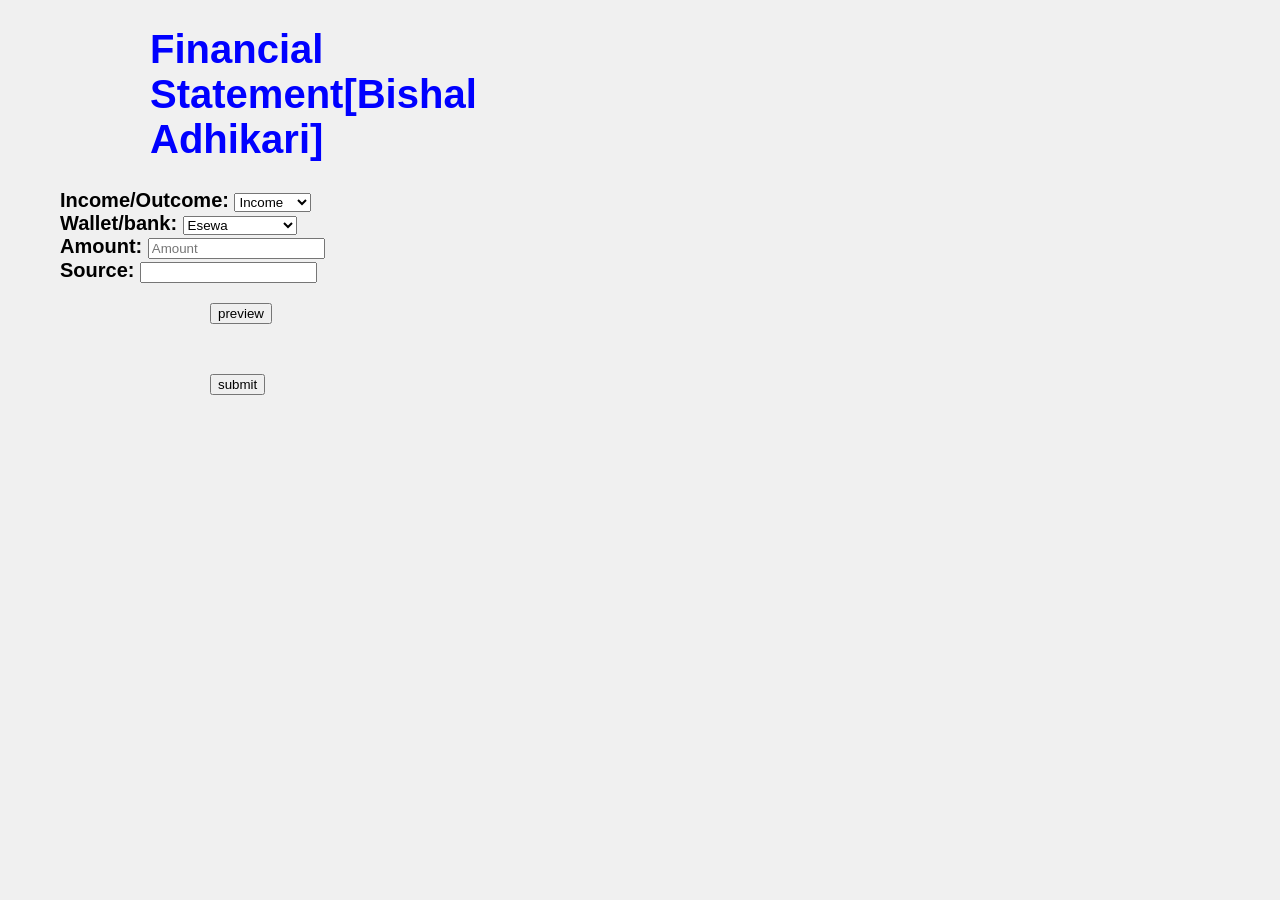
==== index.html @ cb8fc5b3 "Rename Index.html to index.html" ====
<!DOCTYPE html>
<html>
<head>
    <meta charset="utf-8">
    <meta name="viewport" content="width=device-width, initial-scale=1">
    <title>Financial Record</title>

    <link rel="icon" type="image/jpg" href="icon.jpg">
    <link rel="stylesheet" type="text/css" href="bishal.css">
   
</head>
<body>
        <div>
    <h1 id="date">Financial Statement[Bishal Adhikari]</h1>
       </div>
       
    <form id="financeform" method="Post">
            <label id="typeLabel"> Income/Outcome: 
                <select id="Type" size="1" >
                    <option value="Income"> Income </option> 
                    <option value="Outcome"> Outcome </option>
                </select>
            </label>
                <br>
            <label id="walletLabel"> Wallet/bank:
                         <select id="Wallet" size="1" maxlength="10" name="Wallet">
                         <option value="Esewa "> Esewa </option>
                         <option value="Khalti"> khalti</option>
                         <option value="Connectips"> Connectips</option>
                         <option value="Mobile Banking"> Mobile Banking</option>
                         <option value="Cash"> Cash</option>
                </select>   
            </label>
                <br>
          <div>  <label id="amountLabel"> Amount: 
             <input type="number" step="0.01" placeholder="Amount" id="Amount"> 
         </label> </div> 
        <div> <label id="sourceLabel"> Source:
             <input type="Text" name="Source" id="Source"> 
         </label> </div>
            <button type="button" id="previewBtn" >preview </button>
       <div id="previewbox">
        
       </div>
       <button type="submit" id="submitBtn"> submit</button>
    
     </form>  
    </div>
      <script src="bishal.js"></script>
</body>
</html>
---- bishal.css ----
body {
            background-color: #f0f0f0;
            width: 470px;
            height: 600px;
            margin-left: 20px;
            margin-right: 20px;

     } 

         h1 {
            color: blue;
            font-family: Arial;
            font-size: 40px;
            margin-left: 130px;
            width: 100%;
            height: 10%;

        } 

        form{
            font-family: sans-serif, Arial;;
            font-size: 20px;
            margin-left: 40px;
            justify-content: center;
            align-content: center;

        }
        label{
            font-family: sans-serif;
            font-size: 20px;
            font-weight: bold;
            gap: 40px;
            justify-content: center;
            align-content: center;

        }
        #previewBtn{
        
         margin-left: 150px;
         margin-top: 20px;
        }
        #previewbox{
          padding: 15px 20px;
            font-family: sans-serif;
            font-size: 20px;

        }
        #submitBtn{    
         margin-left: 150px;
         margin-top: 20px;
        }
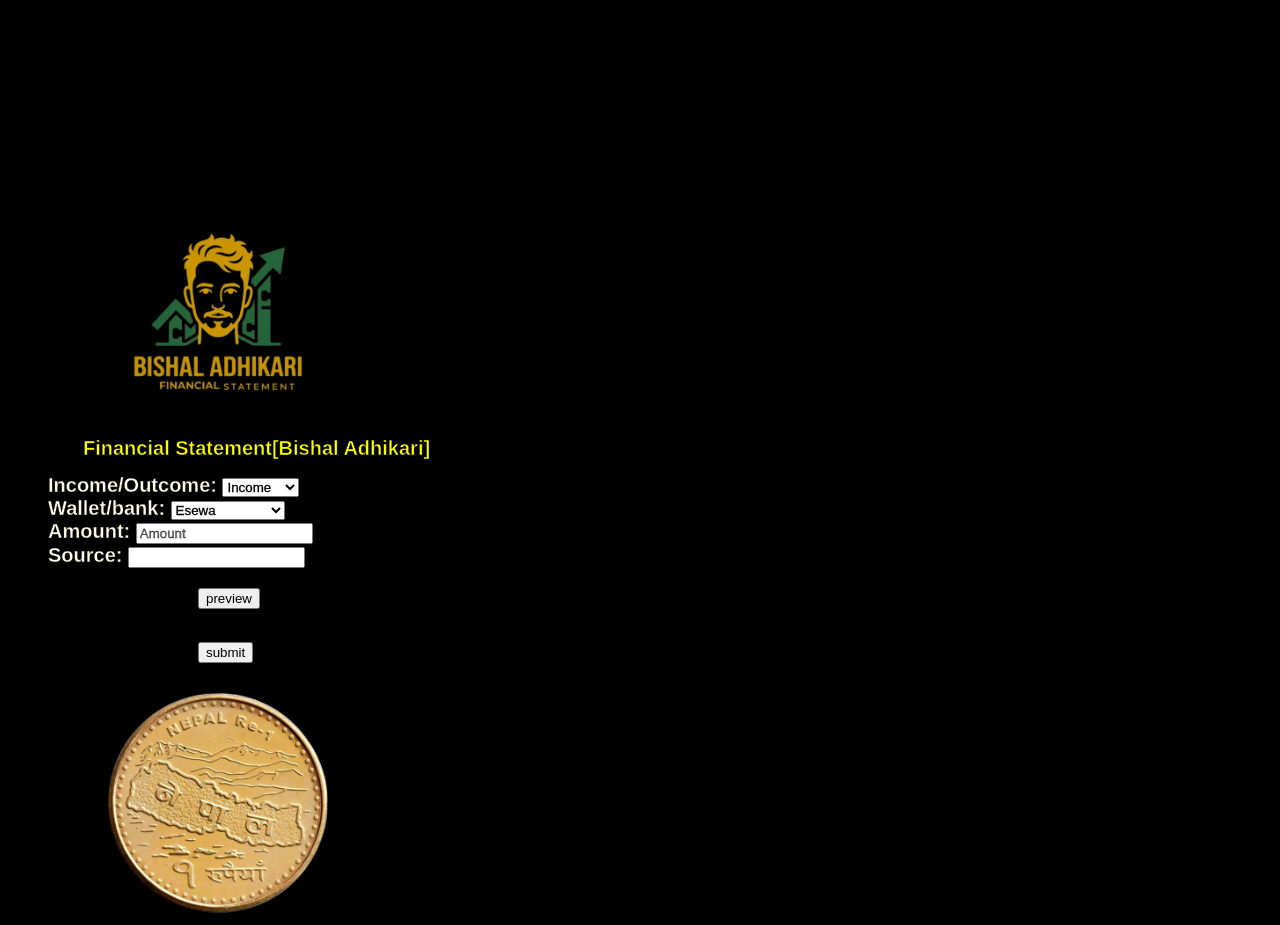
==== commit 131fb344: "Rename bishal.html to index.html" ====
--- a/index.html
+++ b/index.html
@@ -10,9 +10,13 @@
    
 </head>
 <body>
+    
+     <img src="tt.png" id="pic"> 
+
         <div>
     <h1 id="date">Financial Statement[Bishal Adhikari]</h1>
        </div>
+
        
     <form id="financeform" method="Post">
             <label id="typeLabel"> Income/Outcome: 
@@ -46,6 +50,8 @@
     
      </form>  
     </div>
+
+       <img src="coin.png" id="image" >
       <script src="bishal.js"></script>
 </body>
 </html>
--- a/bishal.css
+++ b/bishal.css
@@ -1,18 +1,19 @@
-
-   body {
-            background-color: #f0f0f0;
-            width: 470px;
-            height: 600px;
-            margin-left: 20px;
-            margin-right: 20px;
-
-     } 
+body {
+    background:black;
+    margin-top: 200px;
+}
+    #pic{
+        width: 220px;
+        height: 220px;
+        margin-left: 100px;
+    }
 
          h1 {
-            color: blue;
+            color: yellow;
             font-family: Arial;
-            font-size: 40px;
-            margin-left: 130px;
+            font-size: 20px;
+             -webkit-text-stroke: 0.5px black;
+            margin-left: 75px;
             width: 100%;
             height: 10%;
 
@@ -28,6 +29,8 @@
         }
         label{
             font-family: sans-serif;
+            color: #fffde7;
+            -webkit-text-stroke: 0.3px black;
             font-size: 20px;
             font-weight: bold;
             gap: 40px;
@@ -44,9 +47,17 @@
           padding: 15px 20px;
             font-family: sans-serif;
             font-size: 20px;
+            color: white;
 
         }
         #submitBtn{    
          margin-left: 150px;
-         margin-top: 20px;
-        }+         margin-top: 0px;
+         margin-bottom: 20px;
+        }
+       #image{
+        width: 220px;
+        height: 220px;
+        margin-left: 100px;
+        margin-top: 10px;
+       }
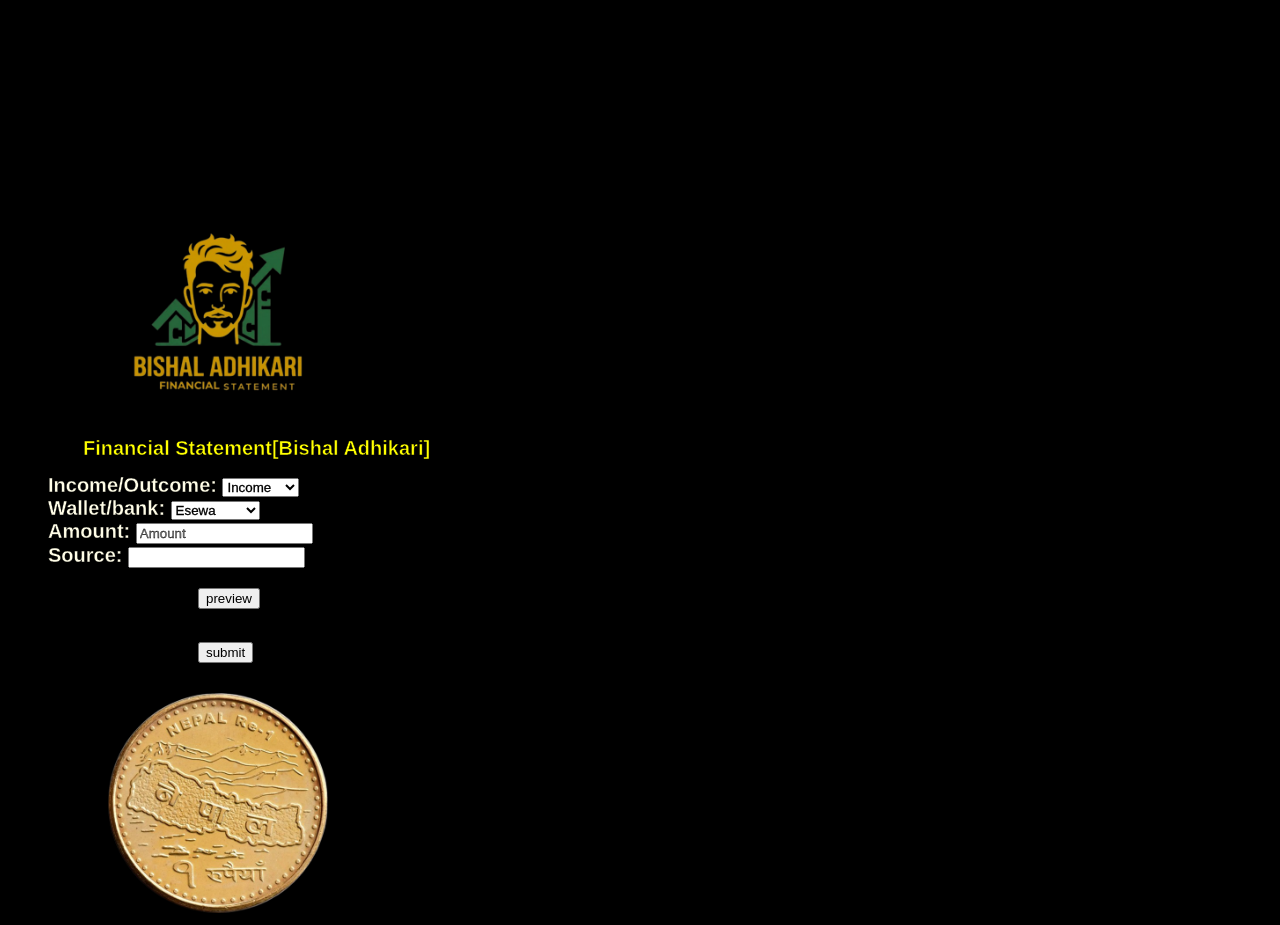
==== commit 2022fb1d: "Update index.html" ====
--- a/index.html
+++ b/index.html
@@ -28,10 +28,10 @@
                 <br>
             <label id="walletLabel"> Wallet/bank:
                          <select id="Wallet" size="1" maxlength="10" name="Wallet">
-                         <option value="Esewa "> Esewa </option>
+                         <option value="Esewa"> Esewa</option>
                          <option value="Khalti"> khalti</option>
                          <option value="Connectips"> Connectips</option>
-                         <option value="Mobile Banking"> Mobile Banking</option>
+                         <option value="Bank"> Bank</option>
                          <option value="Cash"> Cash</option>
                 </select>   
             </label>
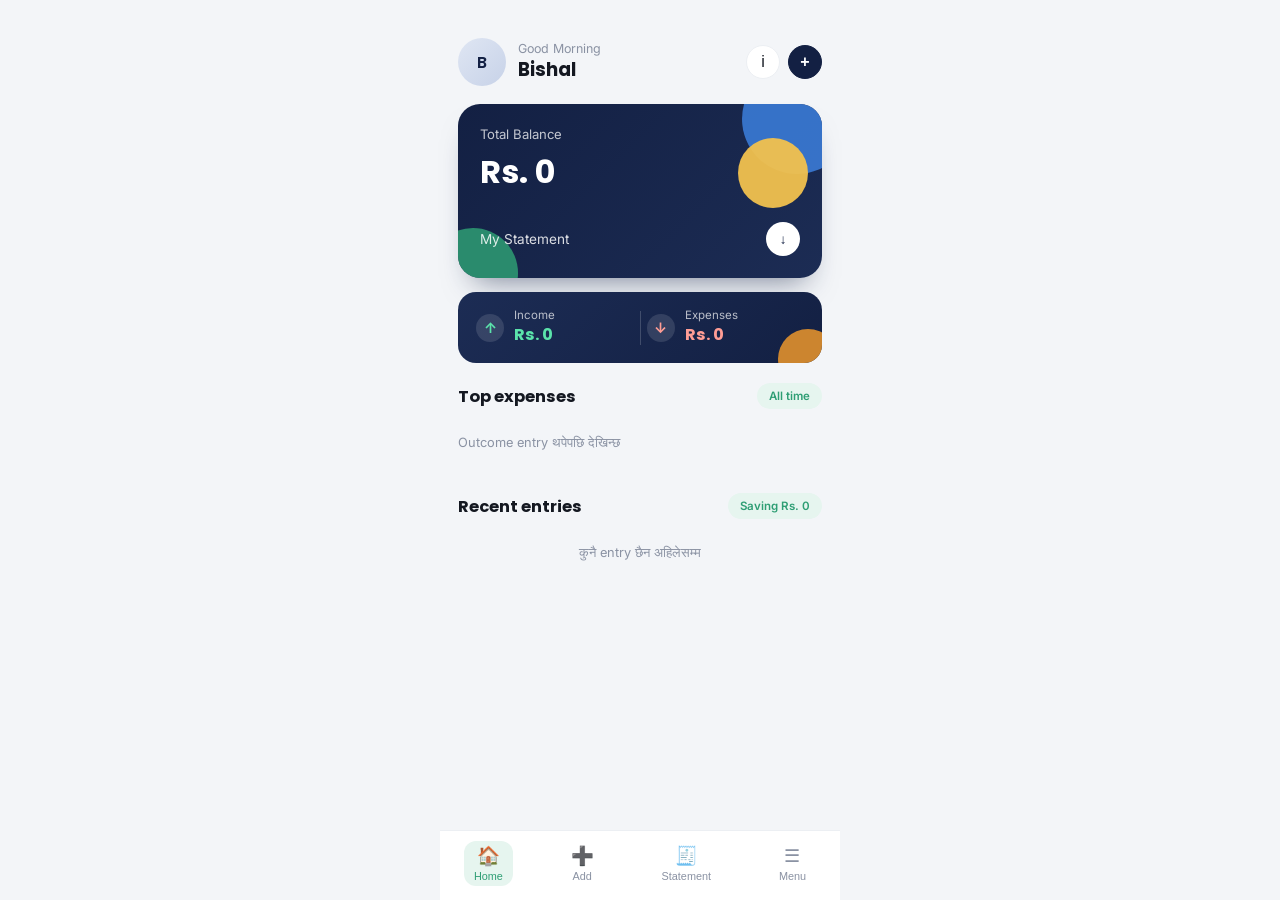
==== commit d6364f1e: "Add files via upload" ====
--- a/index.html
+++ b/index.html
@@ -1,57 +1,173 @@
 <!DOCTYPE html>
-<html>
+<html lang="en">
 <head>
-    <meta charset="utf-8">
-    <meta name="viewport" content="width=device-width, initial-scale=1">
-    <title>Financial Record</title>
-
-    <link rel="icon" type="image/jpg" href="icon.jpg">
-    <link rel="stylesheet" type="text/css" href="bishal.css">
-   
+  <meta charset="UTF-8">
+  <meta name="viewport" content="width=device-width, initial-scale=1.0">
+  <title>Bishal Adhikari — Financial Statement</title>
+  <link rel="icon" type="image/jpg" href="icon.jpg">
+  <link rel="preconnect" href="https://fonts.googleapis.com">
+  <link href="https://fonts.googleapis.com/css2?family=Poppins:wght@500;600;700&family=Inter:wght@400;500;600&display=swap" rel="stylesheet">
+  <link rel="stylesheet" href="bishal.css">
 </head>
 <body>
-    
-     <img src="tt.png" id="pic"> 
 
-        <div>
-    <h1 id="date">Financial Statement[Bishal Adhikari]</h1>
-       </div>
-
-       
-    <form id="financeform" method="Post">
-            <label id="typeLabel"> Income/Outcome: 
-                <select id="Type" size="1" >
-                    <option value="Income"> Income </option> 
-                    <option value="Outcome"> Outcome </option>
-                </select>
-            </label>
-                <br>
-            <label id="walletLabel"> Wallet/bank:
-                         <select id="Wallet" size="1" maxlength="10" name="Wallet">
-                         <option value="Esewa"> Esewa</option>
-                         <option value="Khalti"> khalti</option>
-                         <option value="Connectips"> Connectips</option>
-                         <option value="Bank"> Bank</option>
-                         <option value="Cash"> Cash</option>
-                </select>   
-            </label>
-                <br>
-          <div>  <label id="amountLabel"> Amount: 
-             <input type="number" step="0.01" placeholder="Amount" id="Amount"> 
-         </label> </div> 
-        <div> <label id="sourceLabel"> Source:
-             <input type="Text" name="Source" id="Source"> 
-         </label> </div>
-            <button type="button" id="previewBtn" >preview </button>
-       <div id="previewbox">
-        
-       </div>
-       <button type="submit" id="submitBtn"> submit</button>
-    
-     </form>  
+  <div class="app">
+    <div class="header">
+      <div class="avatar">B</div>
+      <div class="greet">
+        <div class="greet-sub" id="greetTime">Good Morning</div>
+        <div class="greet-name">Bishal</div>
+      </div>
+      <div class="header-icons">
+        <button class="icon-btn" id="infoBtn" title="Statement info">i</button>
+        <button class="icon-btn" id="addBtn" title="Add entry">+</button>
+      </div>
     </div>
 
-       <img src="coin.png" id="image" >
-      <script src="bishal.js"></script>
+    <div class="balance-card">
+      <div class="blob blob-blue"></div>
+      <div class="blob blob-yellow"></div>
+      <div class="blob blob-teal"></div>
+      <div class="balance-label">Total Balance</div>
+      <div class="balance-amt" id="balanceAmt">Rs. 0</div>
+      <div class="balance-foot">
+        <span>My Statement</span>
+        <button class="round-btn" id="downBtn">↓</button>
+      </div>
+    </div>
+
+    <div class="split-card">
+      <div class="blob blob-orange-sm"></div>
+      <div class="split-item">
+        <span class="split-arrow up">↑</span>
+        <div>
+          <div class="split-label">Income</div>
+          <div class="split-val income" id="sumIncome">Rs. 0</div>
+        </div>
+      </div>
+      <div class="split-divider"></div>
+      <div class="split-item">
+        <span class="split-arrow down">↓</span>
+        <div>
+          <div class="split-label">Expenses</div>
+          <div class="split-val outcome" id="sumOutcome">Rs. 0</div>
+        </div>
+      </div>
+    </div>
+
+    <div class="section-head">
+      <h2>Top expenses</h2>
+      <span class="pill">All time</span>
+    </div>
+    <div class="expense-scroll" id="expenseScroll">
+      <div class="empty-note">Outcome entry थपेपछि देखिन्छ</div>
+    </div>
+
+    <div class="section-head">
+      <h2>Recent entries</h2>
+      <span class="pill" id="savingPill">Saving Rs. 0</span>
+    </div>
+    <div class="entry-list" id="historyList">
+      <div class="empty-note">कुनै entry छैन अहिलेसम्म</div>
+    </div>
+  </div>
+
+  <div class="bottom-nav">
+    <button class="nav-item active" data-tab="home"><span class="nav-ic">🏠</span>Home</button>
+    <button class="nav-item" data-tab="add"><span class="nav-ic">➕</span>Add</button>
+    <button class="nav-item" data-tab="statement"><span class="nav-ic">🧾</span>Statement</button>
+    <button class="nav-item" data-tab="menu"><span class="nav-ic">☰</span>Menu</button>
+  </div>
+
+  <div class="sheet-overlay" id="sheetOverlay"></div>
+  
+  <!-- Add Entry Sheet -->
+  <div class="sheet" id="addSheet">
+    <div class="sheet-handle"></div>
+    <h3>Add Entry</h3>
+
+    <div class="toggle-wrap">
+      <span class="toggle-label income active" id="lblIncome">Income</span>
+      <div class="switch" id="switchToggle">
+        <div class="knob" id="knob">↑</div>
+      </div>
+      <span class="toggle-label outcome" id="lblOutcome">Outcome</span>
+    </div>
+
+    <div class="field">
+      <label>Wallet / Bank</label>
+      <div class="custom-select" id="walletSelect">
+        <button type="button" class="select-trigger" id="walletTrigger">
+          <span class="opt-icon" id="walletIconDisplay"></span>
+          <span id="walletLabelDisplay">eSewa</span>
+          <span class="chev" id="walletChev"></span>
+        </button>
+        <ul class="select-options" id="walletOptionsList"></ul>
+      </div>
+    </div>
+
+    <div class="field">
+      <label>Date</label>
+      <input type="date" id="entryDate">
+    </div>
+
+    <div class="field">
+      <label>Amount</label>
+      <input type="number" id="amount" placeholder="Rs. 0.00" inputmode="decimal">
+    </div>
+
+    <div class="field">
+      <label>Source</label>
+      <input type="text" id="source" placeholder="e.g. Freelance, Grocery...">
+    </div>
+
+    <div class="btns">
+      <button class="act btn-preview" id="btnPreview" type="button">Preview</button>
+      <button class="act btn-submit" id="btnSubmit" type="button">Submit</button>
+    </div>
+
+    <div class="preview-box" id="previewBox"></div>
+  </div>
+
+  <!-- Statement Sheet -->
+  <div class="sheet" id="statementSheet">
+    <div class="sheet-handle"></div>
+    <h3>Date-wise Statement</h3>
+    <div id="statementList"><div class="empty-note">कुनै entry छैन अहिलेसम्म</div></div>
+  </div>
+
+  <!-- Goals Sheet -->
+  <div class="sheet" id="goalsSheet">
+    <div class="sheet-handle"></div>
+    <h3>Saving Goals</h3>
+    <div id="goalsList"><div class="empty-note">अहिलेसम्म कुनै goal छैन</div></div>
+
+    <div class="field">
+      <label>Goal type</label>
+      <div class="chip-row" id="goalTypeChips">
+        <button type="button" class="chip active" data-type="House">🏠 House</button>
+        <button type="button" class="chip" data-type="Marriage">💍 Marriage</button>
+        <button type="button" class="chip" data-type="Study">🎓 Study</button>
+        <button type="button" class="chip" data-type="Car">🚗 Car</button>
+        <button type="button" class="chip" data-type="Custom">✏️ Other</button>
+      </div>
+    </div>
+
+    <div class="field" id="goalCustomNameField" style="display:none">
+      <label>Goal name</label>
+      <input type="text" id="goalCustomName" placeholder="e.g. Bike, Laptop...">
+    </div>
+
+    <div class="field">
+      <label>Target amount</label>
+      <input type="number" id="goalTarget" placeholder="Rs. 0" inputmode="decimal">
+    </div>
+
+    <button class="act btn-preview" id="btnAddGoal" type="button">Create Goal</button>
+  </div>
+
+  <div class="toast" id="toast"><span class="dot"></span><span id="toastText"></span></div>
+
+  <script src="script.js"></script>
 </body>
-</html>
+</html>
--- a/bishal.css
+++ b/bishal.css
@@ -1,63 +1,986 @@
+:root {
+  --bg: #f3f5f8;
+  --navy: #132043;
+  --navy-2: #1c2c54;
+  --green: #2e9e74;
+  --green-soft: #e6f5ef;
+  --red: #e2574c;
+  --red-soft: #fdeceb;
+  --blue: #3a7bd5;
+  --orange: #e0912d;
+  --yellow: #f2c14e;
+  --text: #141821;
+  --text-dim: #8a92a3;
+  --card: #ffffff;
+  --border: #eceff3;
+}
+
+* {
+  box-sizing: border-box;
+}
+
+html, body {
+  margin: 0;
+}
+
 body {
-    background:black;
-    margin-top: 200px;
-}
-    #pic{
-        width: 220px;
-        height: 220px;
-        margin-left: 100px;
-    }
-
-         h1 {
-            color: yellow;
-            font-family: Arial;
-            font-size: 20px;
-             -webkit-text-stroke: 0.5px black;
-            margin-left: 75px;
-            width: 100%;
-            height: 10%;
-
-        } 
-
-        form{
-            font-family: sans-serif, Arial;;
-            font-size: 20px;
-            margin-left: 40px;
-            justify-content: center;
-            align-content: center;
-
-        }
-        label{
-            font-family: sans-serif;
-            color: #fffde7;
-            -webkit-text-stroke: 0.3px black;
-            font-size: 20px;
-            font-weight: bold;
-            gap: 40px;
-            justify-content: center;
-            align-content: center;
-
-        }
-        #previewBtn{
-        
-         margin-left: 150px;
-         margin-top: 20px;
-        }
-        #previewbox{
-          padding: 15px 20px;
-            font-family: sans-serif;
-            font-size: 20px;
-            color: white;
-
-        }
-        #submitBtn{    
-         margin-left: 150px;
-         margin-top: 0px;
-         margin-bottom: 20px;
-        }
-       #image{
-        width: 220px;
-        height: 220px;
-        margin-left: 100px;
-        margin-top: 10px;
-       }+  font-family: 'Inter', sans-serif;
+  background: var(--bg);
+  color: var(--text);
+  min-height: 100vh;
+  display: flex;
+  justify-content: center;
+  padding: 20px 0 0;
+}
+
+.app {
+  width: 100%;
+  max-width: 400px;
+  padding: 18px 18px 90px;
+  position: relative;
+}
+
+/* Header */
+.header {
+  display: flex;
+  align-items: center;
+  gap: 12px;
+  margin-bottom: 18px;
+  opacity: 0;
+  transform: translateY(-8px);
+  animation: fadeDown .5s ease forwards;
+}
+
+@keyframes fadeDown {
+  to {
+    opacity: 1;
+    transform: translateY(0);
+  }
+}
+
+.avatar {
+  width: 48px;
+  height: 48px;
+  border-radius: 50%;
+  background: linear-gradient(135deg, #dfe6f3, #c7d2e8);
+  display: flex;
+  align-items: center;
+  justify-content: center;
+  font-family: 'Poppins', sans-serif;
+  font-weight: 600;
+  color: var(--navy);
+  flex-shrink: 0;
+}
+
+.greet {
+  flex: 1;
+}
+
+.greet-sub {
+  font-size: 0.78rem;
+  color: var(--text-dim);
+}
+
+.greet-name {
+  font-family: 'Poppins', sans-serif;
+  font-size: 1.15rem;
+  font-weight: 700;
+}
+
+.header-icons {
+  display: flex;
+  gap: 8px;
+}
+
+.icon-btn {
+  width: 34px;
+  height: 34px;
+  border-radius: 50%;
+  border: 1px solid var(--border);
+  background: #fff;
+  display: flex;
+  align-items: center;
+  justify-content: center;
+  font-size: 1rem;
+  cursor: pointer;
+  color: var(--text);
+  transition: transform .15s ease, box-shadow .2s ease;
+}
+
+.icon-btn:active {
+  transform: scale(0.9);
+}
+
+#addBtn {
+  background: var(--navy);
+  color: #fff;
+  border-color: var(--navy);
+  font-weight: 700;
+}
+
+/* Balance Card */
+.balance-card {
+  position: relative;
+  overflow: hidden;
+  background: linear-gradient(135deg, var(--navy), var(--navy-2));
+  border-radius: 22px;
+  padding: 22px;
+  color: #fff;
+  margin-bottom: 14px;
+  box-shadow: 0 18px 30px -16px rgba(19, 32, 67, 0.55);
+  opacity: 0;
+  transform: translateY(14px);
+  animation: cardIn .55s cubic-bezier(.16, 1, .3, 1) .08s forwards;
+}
+
+@keyframes cardIn {
+  to {
+    opacity: 1;
+    transform: translateY(0);
+  }
+}
+
+.blob {
+  position: absolute;
+  border-radius: 50%;
+}
+
+.blob-blue {
+  width: 110px;
+  height: 110px;
+  background: #3a7bd5;
+  top: -40px;
+  right: -30px;
+  opacity: 0.9;
+}
+
+.blob-yellow {
+  width: 70px;
+  height: 70px;
+  background: var(--yellow);
+  top: 34px;
+  right: 14px;
+  opacity: 0.95;
+}
+
+.blob-teal {
+  width: 90px;
+  height: 90px;
+  background: var(--green);
+  bottom: -40px;
+  left: -30px;
+  opacity: 0.85;
+}
+
+.balance-label {
+  font-size: 0.82rem;
+  color: rgba(255, 255, 255, 0.75);
+  position: relative;
+  z-index: 1;
+}
+
+.balance-amt {
+  font-family: 'Poppins', sans-serif;
+  font-weight: 700;
+  font-size: 2rem;
+  margin: 6px 0 26px;
+  position: relative;
+  z-index: 1;
+}
+
+.balance-foot {
+  display: flex;
+  justify-content: space-between;
+  align-items: center;
+  position: relative;
+  z-index: 1;
+}
+
+.balance-foot span {
+  font-size: 0.85rem;
+  color: rgba(255, 255, 255, 0.85);
+}
+
+.round-btn {
+  width: 34px;
+  height: 34px;
+  border-radius: 50%;
+  background: #fff;
+  border: none;
+  color: var(--navy);
+  display: flex;
+  align-items: center;
+  justify-content: center;
+  cursor: pointer;
+  font-weight: 700;
+}
+
+/* Split Card */
+.split-card {
+  position: relative;
+  overflow: hidden;
+  background: linear-gradient(135deg, var(--navy-2), var(--navy));
+  border-radius: 18px;
+  padding: 16px 18px;
+  display: flex;
+  align-items: center;
+  margin-bottom: 20px;
+  color: #fff;
+  opacity: 0;
+  transform: translateY(14px);
+  animation: cardIn .55s cubic-bezier(.16, 1, .3, 1) .16s forwards;
+}
+
+.blob-orange-sm {
+  width: 60px;
+  height: 60px;
+  background: var(--orange);
+  bottom: -26px;
+  right: -16px;
+  opacity: 0.9;
+}
+
+.split-item {
+  flex: 1;
+  display: flex;
+  align-items: center;
+  gap: 10px;
+  position: relative;
+  z-index: 1;
+}
+
+.split-arrow {
+  width: 28px;
+  height: 28px;
+  border-radius: 50%;
+  display: flex;
+  align-items: center;
+  justify-content: center;
+  font-weight: 700;
+  font-size: 0.9rem;
+  background: rgba(255, 255, 255, 0.12);
+}
+
+.split-arrow.up {
+  color: #5be3ab;
+}
+
+.split-arrow.down {
+  color: #ff9d95;
+}
+
+.split-label {
+  font-size: 0.72rem;
+  color: rgba(255, 255, 255, 0.7);
+}
+
+.split-val {
+  font-family: 'Poppins', sans-serif;
+  font-weight: 700;
+  font-size: 1.02rem;
+}
+
+.split-val.income {
+  color: #5be3ab;
+}
+
+.split-val.outcome {
+  color: #ff9d95;
+}
+
+.split-divider {
+  width: 1px;
+  height: 34px;
+  background: rgba(255, 255, 255, 0.18);
+  margin: 0 6px;
+}
+
+/* Section Head */
+.section-head {
+  display: flex;
+  justify-content: space-between;
+  align-items: center;
+  margin: 6px 0 12px;
+}
+
+.section-head h2 {
+  font-family: 'Poppins', sans-serif;
+  font-size: 1.02rem;
+  margin: 0;
+}
+
+.pill {
+  background: var(--green-soft);
+  color: var(--green);
+  font-size: 0.72rem;
+  font-weight: 600;
+  padding: 6px 12px;
+  border-radius: 20px;
+}
+
+/* Expense Scroll Cards */
+.expense-scroll {
+  display: flex;
+  gap: 10px;
+  overflow-x: auto;
+  padding-bottom: 6px;
+  margin-bottom: 22px;
+  scrollbar-width: none;
+}
+
+.expense-scroll::-webkit-scrollbar {
+  display: none;
+}
+
+.exp-card {
+  flex: 0 0 118px;
+  height: 130px;
+  border-radius: 16px;
+  padding: 12px;
+  display: flex;
+  flex-direction: column;
+  justify-content: space-between;
+  color: #fff;
+  animation: slideIn .4s cubic-bezier(.16, 1, .3, 1);
+}
+
+@keyframes slideIn {
+  from {
+    opacity: 0;
+    transform: translateX(14px);
+  }
+  to {
+    opacity: 1;
+    transform: translateX(0);
+  }
+}
+
+.exp-badge {
+  width: 26px;
+  height: 26px;
+  border-radius: 50%;
+  background: rgba(255, 255, 255, 0.35);
+  display: flex;
+  align-items: center;
+  justify-content: center;
+  font-size: 0.75rem;
+  font-weight: 700;
+}
+
+.exp-name {
+  font-size: 0.82rem;
+  opacity: 0.9;
+}
+
+.exp-amt {
+  font-family: 'Poppins', sans-serif;
+  font-weight: 700;
+  font-size: 1.05rem;
+}
+
+/* Entry List Layout */
+.entry-list {
+  margin-bottom: 10px;
+}
+
+.entry-row {
+  background: var(--card);
+  border: 1px solid var(--border);
+  border-radius: 14px;
+  padding: 12px 14px;
+  margin-bottom: 10px;
+  animation: slideUp .4s cubic-bezier(.16, 1, .3, 1);
+}
+
+@keyframes slideUp {
+  from {
+    opacity: 0;
+    transform: translateY(8px);
+  }
+  to {
+    opacity: 1;
+    transform: translateY(0);
+  }
+}
+
+.entry-top {
+  display: flex;
+  justify-content: space-between;
+  align-items: center;
+  margin-bottom: 6px;
+}
+
+.entry-name {
+  font-size: 0.9rem;
+  font-weight: 600;
+}
+
+.entry-amt {
+  font-family: 'Poppins', sans-serif;
+  font-weight: 700;
+  font-size: 0.92rem;
+}
+
+.entry-amt.income {
+  color: var(--green);
+}
+
+.entry-amt.outcome {
+  color: var(--red);
+}
+
+.entry-sub {
+  font-size: 0.72rem;
+  color: var(--text-dim);
+  margin-bottom: 8px;
+}
+
+.bar-track {
+  width: 100%;
+  height: 6px;
+  border-radius: 6px;
+  background: #eef1f5;
+  overflow: hidden;
+}
+
+.bar-fill {
+  height: 100%;
+  border-radius: 6px;
+  transition: width .6s cubic-bezier(.16, 1, .3, 1);
+}
+
+.bar-fill.income {
+  background: var(--green);
+}
+
+.bar-fill.outcome {
+  background: var(--red);
+}
+
+.empty-note {
+  font-size: 0.8rem;
+  color: var(--text-dim);
+  text-align: center;
+  padding: 14px 0;
+}
+
+/* Bottom Nav */
+.bottom-nav {
+  position: fixed;
+  bottom: 0;
+  left: 0;
+  right: 0;
+  background: #fff;
+  border-top: 1px solid var(--border);
+  display: flex;
+  justify-content: space-around;
+  padding: 10px 0 14px;
+  max-width: 400px;
+  margin: 0 auto;
+}
+
+.nav-item {
+  background: none;
+  border: none;
+  cursor: pointer;
+  display: flex;
+  flex-direction: column;
+  align-items: center;
+  gap: 3px;
+  color: var(--text-dim);
+  font-size: 0.68rem;
+  padding: 4px 10px;
+  border-radius: 12px;
+  transition: color .2s, background .2s;
+}
+
+.nav-item .nav-ic {
+  font-size: 1.15rem;
+}
+
+.nav-item.active {
+  color: var(--green);
+  background: var(--green-soft);
+}
+
+/* Sheets & Overlay */
+.sheet-overlay {
+  position: fixed;
+  inset: 0;
+  background: rgba(10, 14, 24, 0.45);
+  opacity: 0;
+  pointer-events: none;
+  transition: opacity .3s ease;
+  z-index: 40;
+}
+
+.sheet-overlay.show {
+  opacity: 1;
+  pointer-events: auto;
+}
+
+.sheet {
+  position: fixed;
+  left: 0;
+  right: 0;
+  bottom: 0;
+  max-width: 400px;
+  margin: 0 auto;
+  background: #fff;
+  border-radius: 24px 24px 0 0;
+  padding: 10px 22px 26px;
+  transform: translateY(105%);
+  transition: transform .38s cubic-bezier(.16, 1, .3, 1);
+  z-index: 50;
+  max-height: 88vh;
+  overflow-y: auto;
+}
+
+.sheet.show {
+  transform: translateY(0);
+}
+
+.sheet-handle {
+  width: 40px;
+  height: 5px;
+  border-radius: 4px;
+  background: #e2e6ec;
+  margin: 6px auto 14px;
+}
+
+.sheet h3 {
+  font-family: 'Poppins', sans-serif;
+  margin: 0 0 16px;
+  font-size: 1.1rem;
+}
+
+/* Form Styling & Switches */
+.toggle-wrap {
+  display: flex;
+  align-items: center;
+  gap: 10px;
+  justify-content: center;
+  margin-bottom: 18px;
+}
+
+.toggle-label {
+  font-size: 0.82rem;
+  font-weight: 600;
+  width: 70px;
+  text-align: center;
+  color: var(--text-dim);
+  transition: color .3s, transform .3s;
+}
+
+.toggle-label.active {
+  transform: scale(1.06);
+}
+
+.toggle-label.income.active {
+  color: var(--green);
+}
+
+.toggle-label.outcome.active {
+  color: var(--red);
+}
+
+.switch {
+  position: relative;
+  width: 64px;
+  height: 32px;
+  border-radius: 20px;
+  background: var(--green);
+  cursor: pointer;
+  transition: background .4s ease;
+  box-shadow: inset 0 2px 6px rgba(0, 0, 0, 0.15);
+  flex-shrink: 0;
+}
+
+.switch.is-outcome {
+  background: var(--red);
+}
+
+.knob {
+  position: absolute;
+  top: 3px;
+  left: 3px;
+  width: 26px;
+  height: 26px;
+  border-radius: 50%;
+  background: #fff;
+  display: flex;
+  align-items: center;
+  justify-content: center;
+  box-shadow: 0 3px 8px rgba(0, 0, 0, 0.25);
+  transition: left .38s cubic-bezier(.34, 1.56, .64, 1);
+  font-size: 12px;
+}
+
+.switch.is-outcome .knob {
+  left: 35px;
+}
+
+.field {
+  margin-bottom: 14px;
+}
+
+.field label {
+  display: block;
+  font-size: 0.68rem;
+  letter-spacing: 0.06em;
+  text-transform: uppercase;
+  color: var(--text-dim);
+  margin-bottom: 6px;
+}
+
+input {
+  width: 100%;
+  background: #f6f7f9;
+  border: 1px solid var(--border);
+  color: var(--text);
+  padding: 12px 14px;
+  border-radius: 12px;
+  font-size: 0.92rem;
+  font-family: 'Inter', sans-serif;
+  outline: none;
+  transition: border-color .25s, box-shadow .25s;
+}
+
+input::placeholder {
+  color: var(--text-dim);
+}
+
+input:focus {
+  border-color: var(--navy);
+  box-shadow: 0 0 0 3px rgba(19, 32, 67, 0.08);
+}
+
+/* Custom Select Dropdown */
+.custom-select {
+  position: relative;
+}
+
+.select-trigger {
+  width: 100%;
+  display: flex;
+  align-items: center;
+  gap: 10px;
+  background: #f6f7f9;
+  border: 1px solid var(--border);
+  color: var(--text);
+  padding: 11px 14px;
+  border-radius: 12px;
+  font-size: 0.92rem;
+  font-family: 'Inter', sans-serif;
+  cursor: pointer;
+  text-align: left;
+  transition: border-color .25s, box-shadow .25s;
+}
+
+.select-trigger.open {
+  border-color: var(--navy);
+  box-shadow: 0 0 0 3px rgba(19, 32, 67, 0.08);
+}
+
+.select-trigger #walletLabelDisplay {
+  flex: 1;
+}
+
+.opt-icon {
+  width: 22px;
+  height: 22px;
+  flex-shrink: 0;
+  display: flex;
+  align-items: center;
+  justify-content: center;
+}
+
+.opt-icon svg {
+  width: 22px;
+  height: 22px;
+  display: block;
+}
+
+.chev {
+  width: 8px;
+  height: 8px;
+  border-right: 2px solid var(--text-dim);
+  border-bottom: 2px solid var(--text-dim);
+  transform: rotate(45deg);
+  transition: transform .25s;
+  flex-shrink: 0;
+}
+
+.select-trigger.open .chev {
+  transform: rotate(225deg);
+}
+
+.select-options {
+  position: absolute;
+  top: calc(100% + 6px);
+  left: 0;
+  right: 0;
+  margin: 0;
+  padding: 6px;
+  list-style: none;
+  background: #fff;
+  border: 1px solid var(--border);
+  border-radius: 12px;
+  box-shadow: 0 20px 40px -14px rgba(0, 0, 0, 0.2);
+  z-index: 20;
+  opacity: 0;
+  transform: translateY(-6px);
+  pointer-events: none;
+  transition: opacity .2s ease, transform .2s ease;
+}
+
+.select-options.open {
+  opacity: 1;
+  transform: translateY(0);
+  pointer-events: auto;
+}
+
+.select-option {
+  display: flex;
+  align-items: center;
+  gap: 10px;
+  padding: 9px 10px;
+  border-radius: 9px;
+  cursor: pointer;
+  font-size: 0.88rem;
+  transition: background .15s;
+}
+
+.select-option:hover, .select-option.active {
+  background: #f3f5f8;
+}
+
+/* Buttons & Ripple Effects */
+.btns {
+  display: flex;
+  flex-direction: column;
+  gap: 10px;
+  margin-top: 16px;
+}
+
+button.act {
+  font-family: 'Poppins', sans-serif;
+  border: none;
+  border-radius: 12px;
+  padding: 13px;
+  font-size: 0.9rem;
+  font-weight: 600;
+  cursor: pointer;
+  position: relative;
+  overflow: hidden;
+  transition: transform .15s ease;
+}
+
+button.act:active {
+  transform: scale(0.97);
+}
+
+.btn-preview {
+  background: #eef1f6;
+  color: var(--navy);
+}
+
+.btn-submit {
+  background: #e7ebf0;
+  color: var(--text-dim);
+}
+
+.btn-submit.ready {
+  background: var(--green);
+  color: #fff;
+}
+
+.ripple {
+  position: absolute;
+  border-radius: 50%;
+  background: rgba(0, 0, 0, 0.15);
+  transform: scale(0);
+  pointer-events: none;
+  animation: rip .55s ease-out forwards;
+}
+
+@keyframes rip {
+  to {
+    transform: scale(3);
+    opacity: 0;
+  }
+}
+
+.preview-box {
+  margin-top: 12px;
+  background: #f6f7f9;
+  border: 1px dashed var(--border);
+  border-radius: 12px;
+  padding: 12px 14px;
+  font-size: 0.82rem;
+  color: var(--text-dim);
+  max-height: 0;
+  overflow: hidden;
+  opacity: 0;
+  transition: max-height .4s ease, opacity .35s ease;
+}
+
+.preview-box.show {
+  max-height: 140px;
+  opacity: 1;
+  padding: 12px 14px;
+}
+
+.preview-box b {
+  color: var(--text);
+  font-weight: 600;
+}
+
+.preview-box .pv-amt.income {
+  color: var(--green);
+}
+
+.preview-box .pv-amt.outcome {
+  color: var(--red);
+}
+
+/* Toast Notification */
+.toast {
+  position: fixed;
+  bottom: 90px;
+  left: 50%;
+  transform: translate(-50%, 20px);
+  background: var(--navy);
+  color: #fff;
+  padding: 11px 20px;
+  border-radius: 30px;
+  font-size: 0.82rem;
+  opacity: 0;
+  pointer-events: none;
+  transition: opacity .3s, transform .3s;
+  box-shadow: 0 12px 30px -10px rgba(0, 0, 0, 0.4);
+  z-index: 60;
+}
+
+.toast.show {
+  opacity: 1;
+  transform: translate(-50%, 0);
+}
+
+.toast .dot {
+  display: inline-block;
+  width: 6px;
+  height: 6px;
+  border-radius: 50%;
+  background: var(--green);
+  margin-right: 8px;
+}
+
+.toast.outcome .dot {
+  background: var(--red);
+}
+
+/* Goals Setup */
+.chip-row {
+  display: flex;
+  flex-wrap: wrap;
+  gap: 8px;
+  margin-bottom: 16px;
+}
+
+.chip {
+  padding: 8px 13px;
+  border-radius: 20px;
+  border: 1px solid var(--border);
+  background: #f6f7f9;
+  font-size: 0.78rem;
+  cursor: pointer;
+  color: var(--text);
+  transition: background .2s, color .2s, border-color .2s;
+}
+
+.chip.active {
+  background: var(--navy);
+  color: #fff;
+  border-color: var(--navy);
+}
+
+.goal-card {
+  background: var(--card);
+  border: 1px solid var(--border);
+  border-radius: 14px;
+  padding: 14px;
+  margin-bottom: 12px;
+  animation: slideUp .4s cubic-bezier(.16, 1, .3, 1);
+}
+
+.goal-top {
+  display: flex;
+  align-items: center;
+  gap: 8px;
+  margin-bottom: 8px;
+}
+
+.goal-icon {
+  font-size: 1.1rem;
+}
+
+.goal-name {
+  flex: 1;
+  font-weight: 600;
+  font-size: 0.9rem;
+}
+
+.goal-amt {
+  font-size: 0.76rem;
+  color: var(--text-dim);
+}
+
+/* Statement Layout */
+.stmt-day {
+  margin-bottom: 18px;
+}
+
+.stmt-day-head {
+  display: flex;
+  justify-content: space-between;
+  align-items: baseline;
+  font-weight: 600;
+  font-size: 0.85rem;
+  margin-bottom: 8px;
+  padding-bottom: 8px;
+  border-bottom: 1px solid var(--border);
+}
+
+.stmt-day-totals .income {
+  color: var(--green);
+  margin-right: 10px;
+  font-weight: 600;
+}
+
+.stmt-day-totals .outcome {
+  color: var(--red);
+  font-weight: 600;
+}
+
+.stmt-item {
+  display: flex;
+  justify-content: space-between;
+  font-size: 0.8rem;
+  padding: 6px 0;
+  color: var(--text-dim);
+}
+
+.stmt-item .stmt-amt.income {
+  color: var(--green);
+  font-weight: 600;
+}
+
+.stmt-item .stmt-amt.outcome {
+  color: var(--red);
+  font-weight: 600;
+}
+
+.stmt-item small {
+  color: var(--text-dim);
+}
